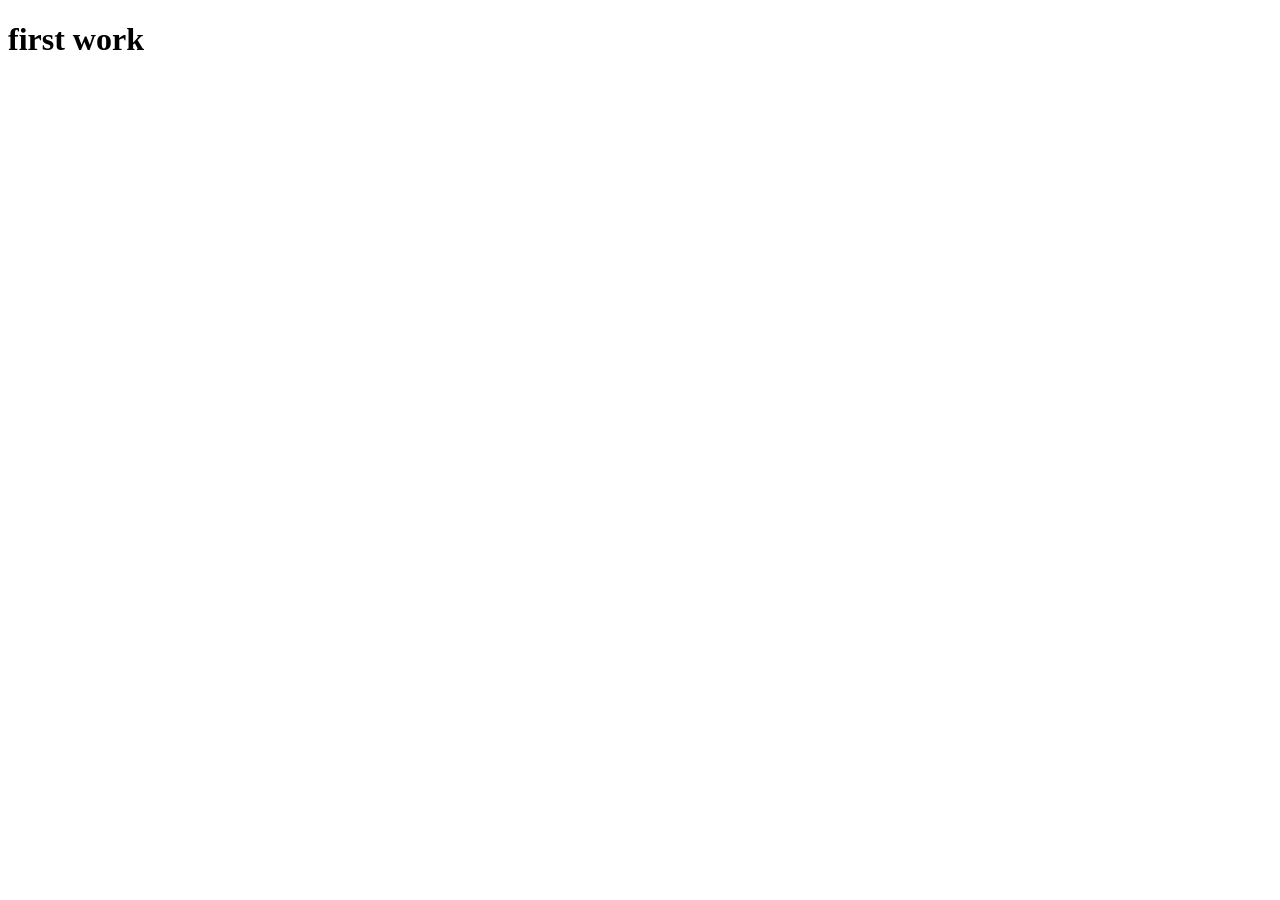
==== assets/next/work1.html @ 4f5b8395 "repair syusei" ====
<!DOCTYPE html>
<html lang="en">
<head>
    <meta charset="UTF-8">
    <meta name="viewport" content="width=device-width, initial-scale=1.0">
    <title>first work</title>
</head>
<body>
    <h1>first work</h1>
</body>
</html>
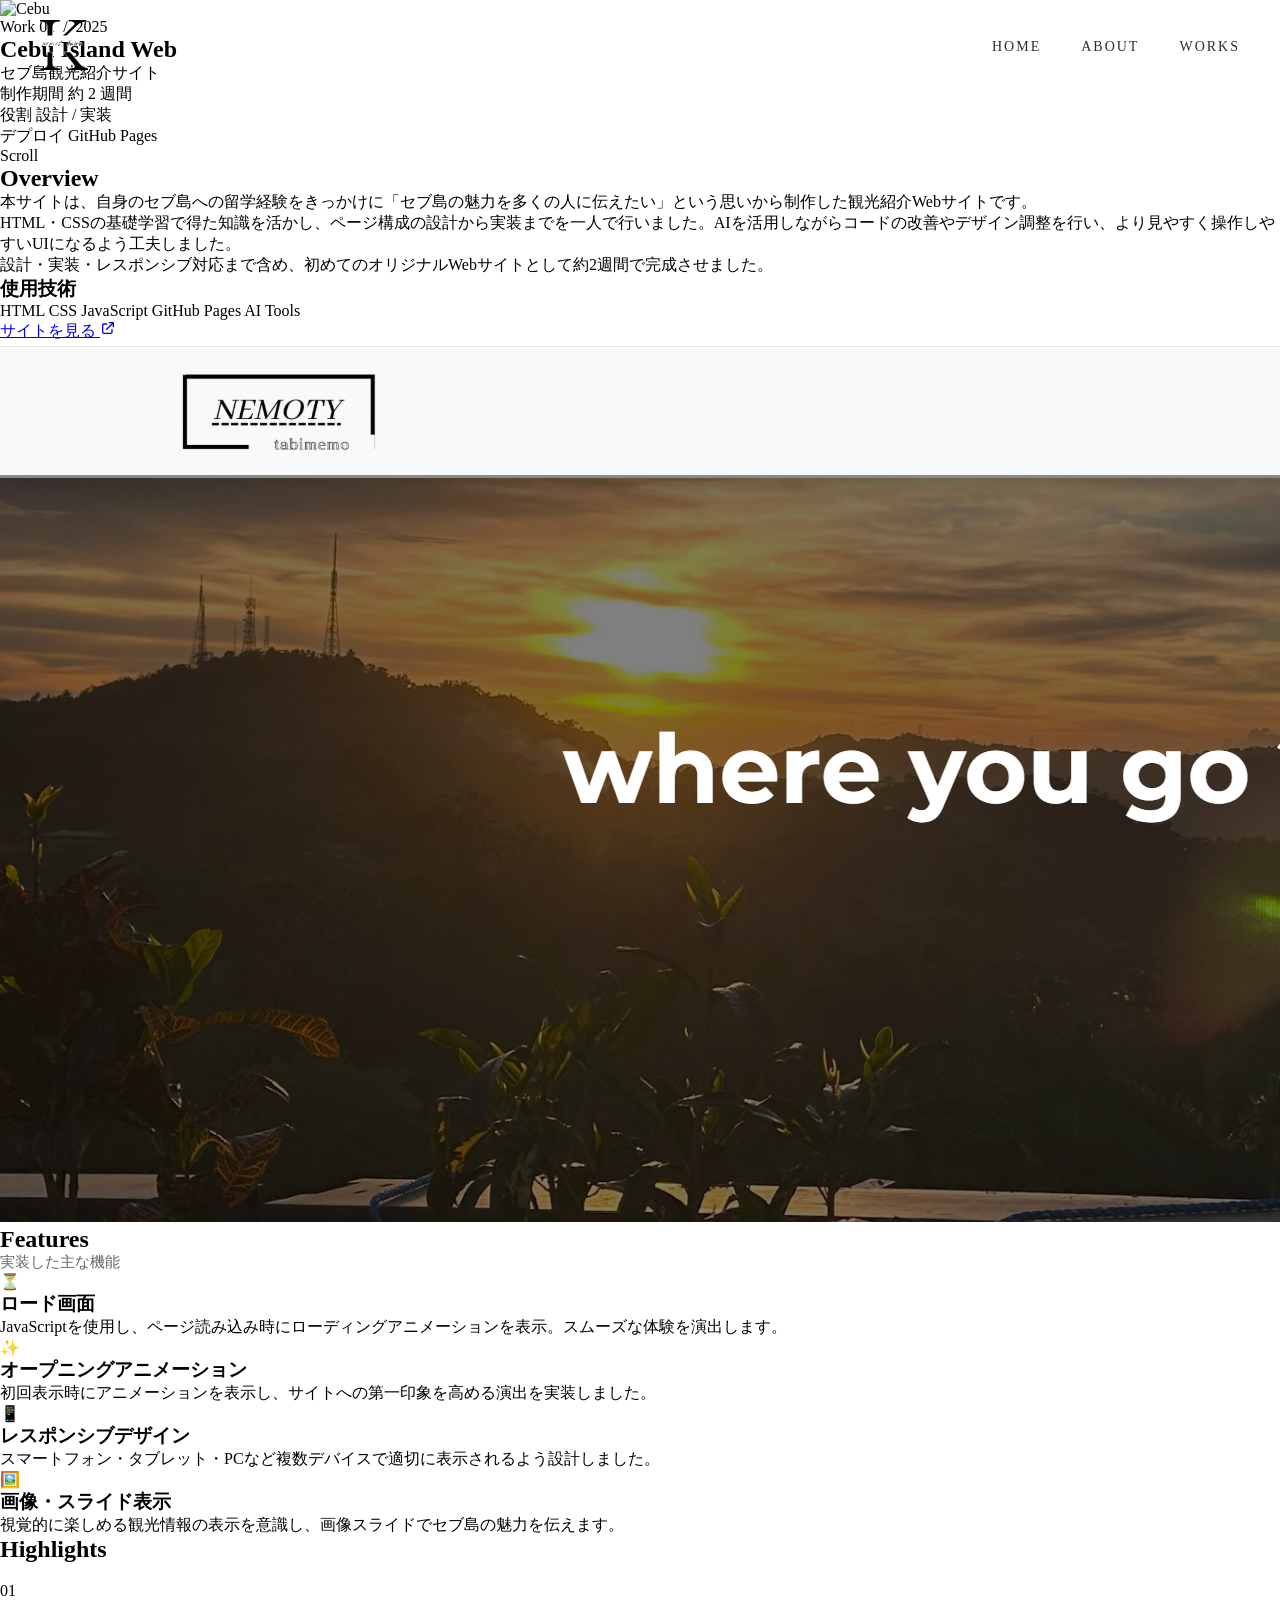
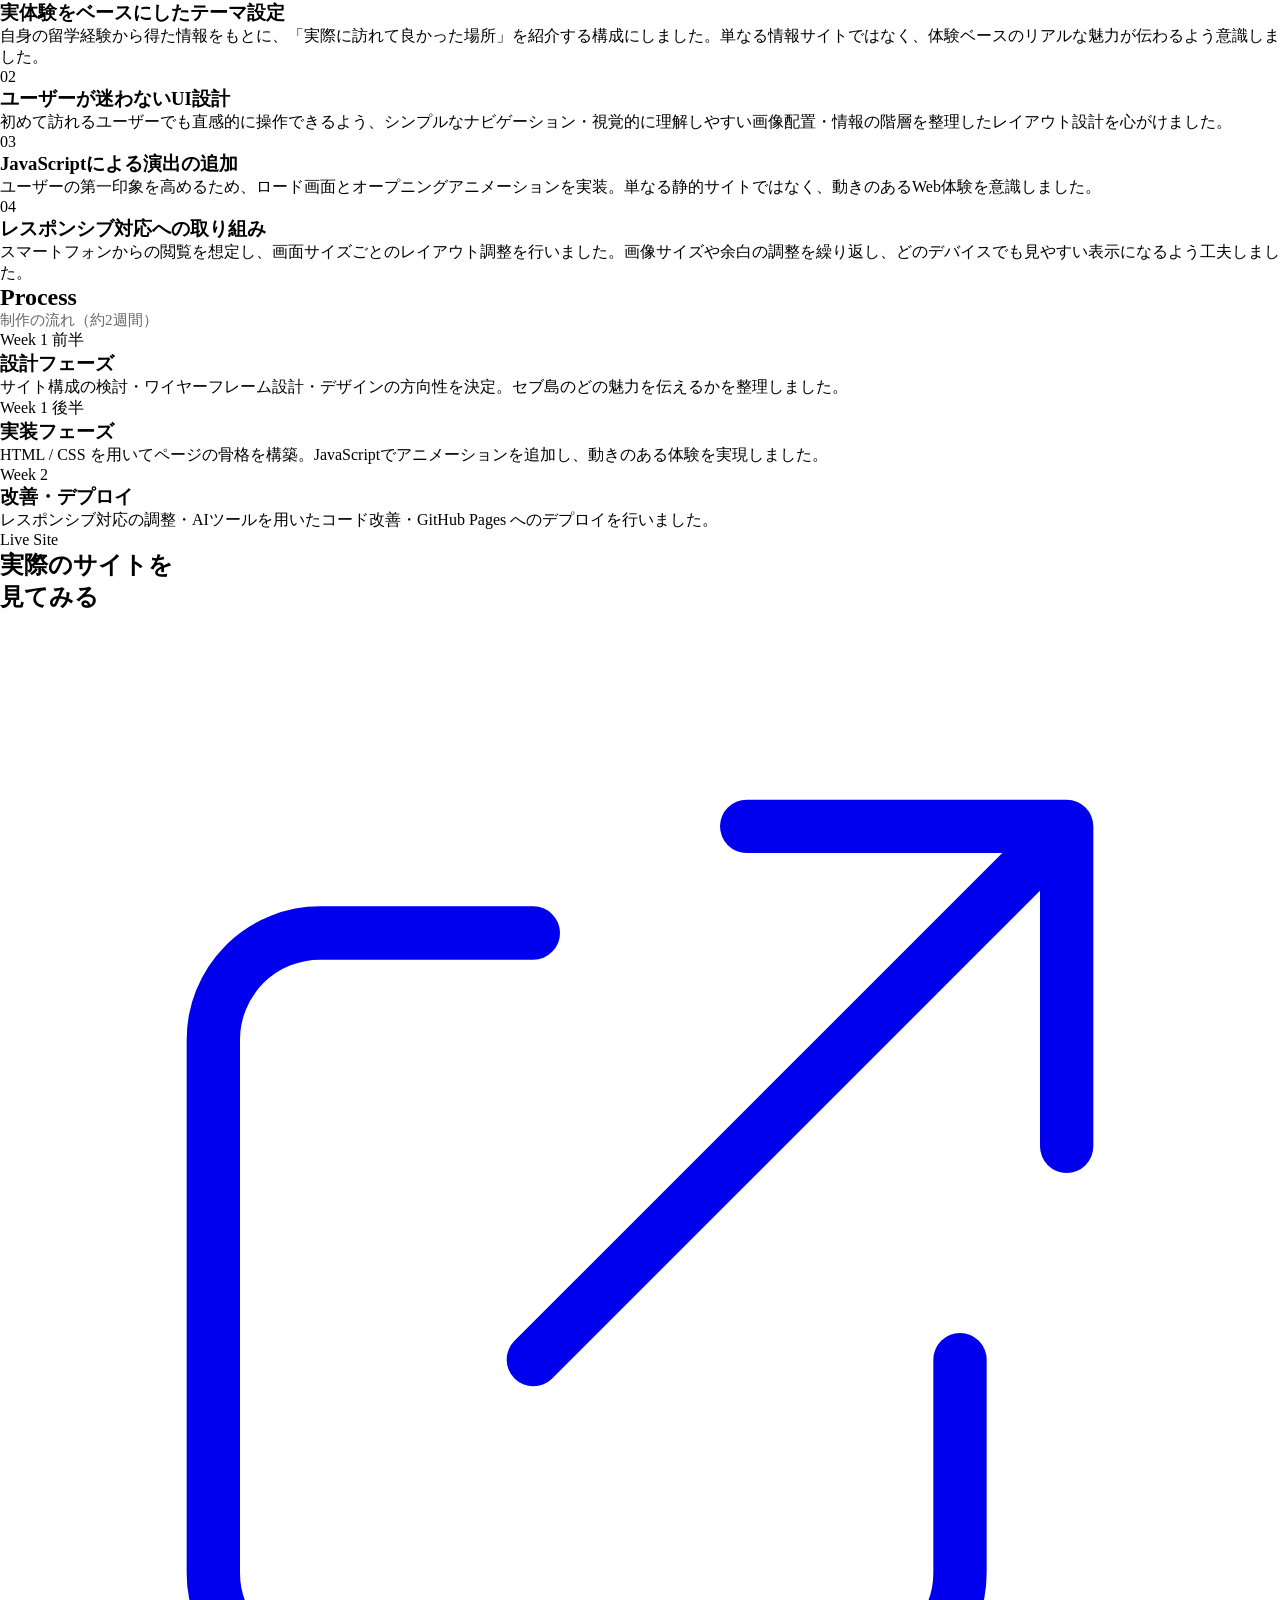
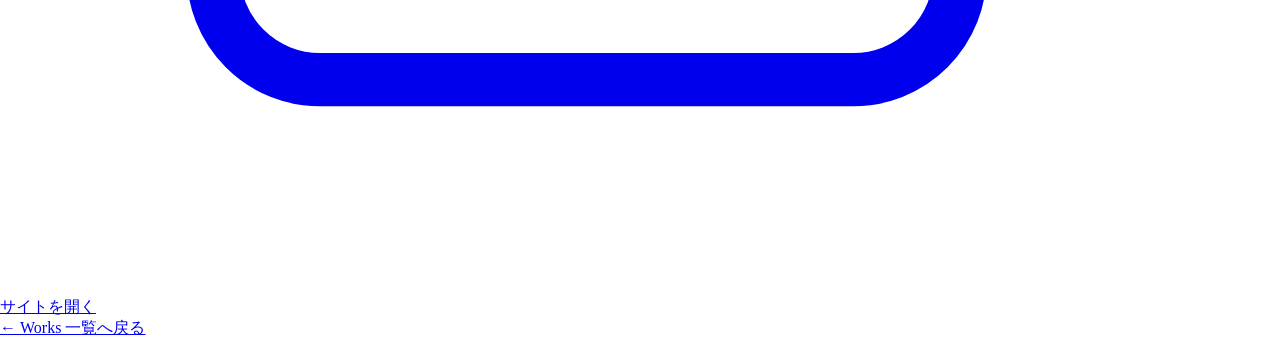
==== commit f092bead: "save a" ====
--- a/assets/next/work1.html
+++ b/assets/next/work1.html
@@ -1,11 +1,204 @@
 <!DOCTYPE html>
 <html lang="en">
 <head>
-    <meta charset="UTF-8">
-    <meta name="viewport" content="width=device-width, initial-scale=1.0">
+    <head>
+    <meta charset="UTF-8" />
+    <meta name="viewport" content="width=device-width, initial-scale=1.0" />
     <title>first work</title>
+    <link rel="stylesheet" href="./../../assets/css/style_work1.css" />
+    <link rel="preconnect" href="https://fonts.googleapis.com" />
+    <link rel="preconnect" href="https://fonts.gstatic.com" crossorigin />
+    <link
+      href="https://fonts.googleapis.com/css2?family=Cormorant+Garamond:wght@300;400;500;600&family=Lato:wght@300;400;700&display=swap"
+      rel="stylesheet"
+    />
+  </head>
 </head>
 <body>
-    <h1>first work</h1>
+     <!-- Header -->
+    <header class="header" id="header">
+      <div class="header-container">
+        <a href="#home" class="logo">
+          <img src="/assets/img/logo.png" alt="K Logo" />
+        </a>
+        <nav class="nav">
+          <a href="./../../index.html#home" class="nav-link active">Home</a>
+          <a href="./../../index.html#about" class="nav-link">About</a>
+          <a href="./../../index.html#works" class="nav-link">Works</a>
+        </nav>
+      </div>
+    </header>
+    <section class="hero">
+    <div class="hero-image">
+      <img src="https://kaikaitripabroad.github.io/original-web-site/img/mainPhoto.jpg" alt="Cebu" />
+    </div>
+    <div class="hero-content">
+      <p class="hero-tag">Work 01 &nbsp;/&nbsp; 2025</p>
+      <h1 class="hero-title">
+        <span class="hero-title-line">Cebu</span>
+        <span class="hero-title-line">Island</span>
+        <span class="hero-title-line">Web</span>
+      </h1>
+      <p class="hero-subtitle">セブ島観光紹介サイト</p>
+      <div class="hero-meta">
+        <div class="hero-meta-item">
+          <span class="hero-meta-label">制作期間</span>
+          <span class="hero-meta-value">約 2 週間</span>
+        </div>
+        <div class="hero-meta-item">
+          <span class="hero-meta-label">役割</span>
+          <span class="hero-meta-value">設計 / 実装</span>
+        </div>
+        <div class="hero-meta-item">
+          <span class="hero-meta-label">デプロイ</span>
+          <span class="hero-meta-value">GitHub Pages</span>
+        </div>
+      </div>
+    </div>
+    <div class="scroll-indicator">
+      <span>Scroll</span>
+      <div class="scroll-line"></div>
+    </div>
+  </section>
+ 
+  <!-- OVERVIEW -->
+  <section class="overview">
+    <div class="overview-container">
+      <div class="overview-content">
+        <h2 class="section-title">Overview</h2>
+        <p>本サイトは、自身のセブ島への留学経験をきっかけに「セブ島の魅力を多くの人に伝えたい」という思いから制作した観光紹介Webサイトです。</p>
+        <p>HTML・CSSの基礎学習で得た知識を活かし、ページ構成の設計から実装までを一人で行いました。AIを活用しながらコードの改善やデザイン調整を行い、より見やすく操作しやすいUIになるよう工夫しました。</p>
+        <p>設計・実装・レスポンシブ対応まで含め、初めてのオリジナルWebサイトとして約2週間で完成させました。</p>
+        <div class="tech-stack">
+          <h3>使用技術</h3>
+          <div class="tech-tags">
+            <span class="tech-tag">HTML</span>
+            <span class="tech-tag">CSS</span>
+            <span class="tech-tag">JavaScript</span>
+            <span class="tech-tag">GitHub Pages</span>
+            <span class="tech-tag">AI Tools</span>
+          </div>
+        </div>
+        <a class="site-link-btn" href="https://kaikaitripabroad.github.io/original-web-site/" target="_blank" rel="noopener">
+          サイトを見る
+          <svg xmlns="http://www.w3.org/2000/svg" width="16" height="16" fill="none" viewBox="0 0 24 24" stroke="currentColor" stroke-width="2">
+            <path stroke-linecap="round" stroke-linejoin="round" d="M10 6H6a2 2 0 00-2 2v10a2 2 0 002 2h10a2 2 0 002-2v-4M14 4h6m0 0v6m0-6L10 14"/>
+          </svg>
+        </a>
+      </div>
+      <div class="overview-image">
+        <img src="https://kaikaitripabroad.github.io/my-website/assets/img/work1.png" alt="セブ島紹介サイト" />
+      </div>
+    </div>
+  </section>
+ 
+  <!-- FEATURES -->
+  <section class="features">
+    <div class="features-container">
+      <h2 class="section-title">Features</h2>
+      <p style="color:var(--color-text-light);font-size:15px;margin-bottom:0;">実装した主な機能</p>
+      <div class="features-grid">
+        <div class="feature-card">
+          <div class="feature-icon">⏳</div>
+          <h3>ロード画面</h3>
+          <p>JavaScriptを使用し、ページ読み込み時にローディングアニメーションを表示。スムーズな体験を演出します。</p>
+        </div>
+        <div class="feature-card">
+          <div class="feature-icon">✨</div>
+          <h3>オープニングアニメーション</h3>
+          <p>初回表示時にアニメーションを表示し、サイトへの第一印象を高める演出を実装しました。</p>
+        </div>
+        <div class="feature-card">
+          <div class="feature-icon">📱</div>
+          <h3>レスポンシブデザイン</h3>
+          <p>スマートフォン・タブレット・PCなど複数デバイスで適切に表示されるよう設計しました。</p>
+        </div>
+        <div class="feature-card">
+          <div class="feature-icon">🖼️</div>
+          <h3>画像・スライド表示</h3>
+          <p>視覚的に楽しめる観光情報の表示を意識し、画像スライドでセブ島の魅力を伝えます。</p>
+        </div>
+      </div>
+    </div>
+  </section>
+ 
+  <!-- HIGHLIGHTS -->
+  <section class="highlights">
+    <div class="highlights-container">
+      <h2 class="section-title">Highlights</h2>
+      <p style="color:rgba(255,255,255,.5);font-size:15px;margin-bottom:0;">工夫した点</p>
+      <div class="highlights-list">
+        <div class="highlight-item">
+          <span class="highlight-num">01</span>
+          <div class="highlight-content">
+            <h3>実体験をベースにしたテーマ設定</h3>
+            <p>自身の留学経験から得た情報をもとに、「実際に訪れて良かった場所」を紹介する構成にしました。単なる情報サイトではなく、体験ベースのリアルな魅力が伝わるよう意識しました。</p>
+          </div>
+        </div>
+        <div class="highlight-item">
+          <span class="highlight-num">02</span>
+          <div class="highlight-content">
+            <h3>ユーザーが迷わないUI設計</h3>
+            <p>初めて訪れるユーザーでも直感的に操作できるよう、シンプルなナビゲーション・視覚的に理解しやすい画像配置・情報の階層を整理したレイアウト設計を心がけました。</p>
+          </div>
+        </div>
+        <div class="highlight-item">
+          <span class="highlight-num">03</span>
+          <div class="highlight-content">
+            <h3>JavaScriptによる演出の追加</h3>
+            <p>ユーザーの第一印象を高めるため、ロード画面とオープニングアニメーションを実装。単なる静的サイトではなく、動きのあるWeb体験を意識しました。</p>
+          </div>
+        </div>
+        <div class="highlight-item">
+          <span class="highlight-num">04</span>
+          <div class="highlight-content">
+            <h3>レスポンシブ対応への取り組み</h3>
+            <p>スマートフォンからの閲覧を想定し、画面サイズごとのレイアウト調整を行いました。画像サイズや余白の調整を繰り返し、どのデバイスでも見やすい表示になるよう工夫しました。</p>
+          </div>
+        </div>
+      </div>
+    </div>
+  </section>
+ 
+  <!-- PROCESS -->
+  <section class="process">
+    <div class="process-container">
+      <h2 class="section-title">Process</h2>
+      <p style="color:var(--color-text-light);font-size:15px;margin-bottom:0;">制作の流れ（約2週間）</p>
+      <div class="timeline">
+        <div class="timeline-item">
+          <p class="timeline-phase">Week 1 前半</p>
+          <h3 class="timeline-title">設計フェーズ</h3>
+          <p class="timeline-desc">サイト構成の検討・ワイヤーフレーム設計・デザインの方向性を決定。セブ島のどの魅力を伝えるかを整理しました。</p>
+        </div>
+        <div class="timeline-item">
+          <p class="timeline-phase">Week 1 後半</p>
+          <h3 class="timeline-title">実装フェーズ</h3>
+          <p class="timeline-desc">HTML / CSS を用いてページの骨格を構築。JavaScriptでアニメーションを追加し、動きのある体験を実現しました。</p>
+        </div>
+        <div class="timeline-item">
+          <p class="timeline-phase">Week 2</p>
+          <h3 class="timeline-title">改善・デプロイ</h3>
+          <p class="timeline-desc">レスポンシブ対応の調整・AIツールを用いたコード改善・GitHub Pages へのデプロイを行いました。</p>
+        </div>
+      </div>
+    </div>
+  </section>
+ 
+  <!-- CTA -->
+  <section class="cta-section">
+    <p class="cta-tag">Live Site</p>
+    <h2 class="cta-title">実際のサイトを<br>見てみる</h2>
+    <a class="cta-btn" href="https://kaikaitripabroad.github.io/original-web-site/" target="_blank" rel="noopener">
+      <svg xmlns="http://www.w3.org/2000/svg" fill="none" viewBox="0 0 24 24" stroke="currentColor">
+        <path stroke-linecap="round" stroke-linejoin="round" d="M10 6H6a2 2 0 00-2 2v10a2 2 0 002 2h10a2 2 0 002-2v-4M14 4h6m0 0v6m0-6L10 14"/>
+      </svg>
+      サイトを開く
+    </a>
+    <br>
+    <a class="back-btn" href="https://kaikaitripabroad.github.io/my-website/#works">
+      ← Works 一覧へ戻る
+    </a>
+  </section>
 </body>
 </html>
--- a/assets/css/style_work1.css
+++ b/assets/css/style_work1.css
@@ -0,0 +1,87 @@
+:root {
+    --color-primary: #2c5f4f;
+    --color-secondary: #7ba393;
+    --color-accent: #d4a574;
+    --color-text: #2d2d2d;
+    --color-text-light: #666;
+    --color-bg: #fdfbf7;
+    --color-white: #ffffff;
+    --font-display: 'Cormorant Garamond', serif;
+    --font-body: 'Lato', sans-serif;
+    --transition: all 0.6s cubic-bezier(0.16, 1, 0.3, 1);
+}
+
+* {
+    margin: 0;
+    padding: 0;
+    box-sizing: border-box;
+}
+
+html {
+    scroll-behavior: smooth;
+}
+
+/* Header */
+.header {
+    position: fixed;
+    top: 0;
+    left: 0;
+    width: 100%;
+    z-index: 1000;
+    padding: 20px 0;
+    background-color: transparent;
+    transition: var(--transition);
+}
+
+.header.scrolled {
+    background-color: rgba(253, 251, 247, 0.95);
+    backdrop-filter: blur(10px);
+    box-shadow: 0 2px 20px rgba(0, 0, 0, 0.05);
+    padding: 15px 0;
+}
+
+.header-container {
+    max-width: 1400px;
+    margin: 0 auto;
+    padding: 0 40px;
+    display: flex;
+    justify-content: space-between;
+    align-items: center;
+}
+
+.logo img {
+    height: 50px;
+    width: auto;
+    transition: var(--transition);
+}
+
+.header.scrolled .logo img {
+    height: 40px;
+}
+
+.nav {
+    display: flex;
+    gap: 40px;
+}
+
+.nav-link {
+    color: var(--color-text);
+    text-decoration: none;
+    font-size: 14px;
+    letter-spacing: 2px;
+    text-transform: uppercase;
+    font-weight: 400;
+    position: relative;
+    transition: var(--transition);
+}
+
+.nav-link::after {
+    content: '';
+    position: absolute;
+    bottom: -5px;
+    left: 0;
+    width: 0;
+    height: 2px;
+    background-color: var(--color-primary);
+    transition: var(--transition);
+}
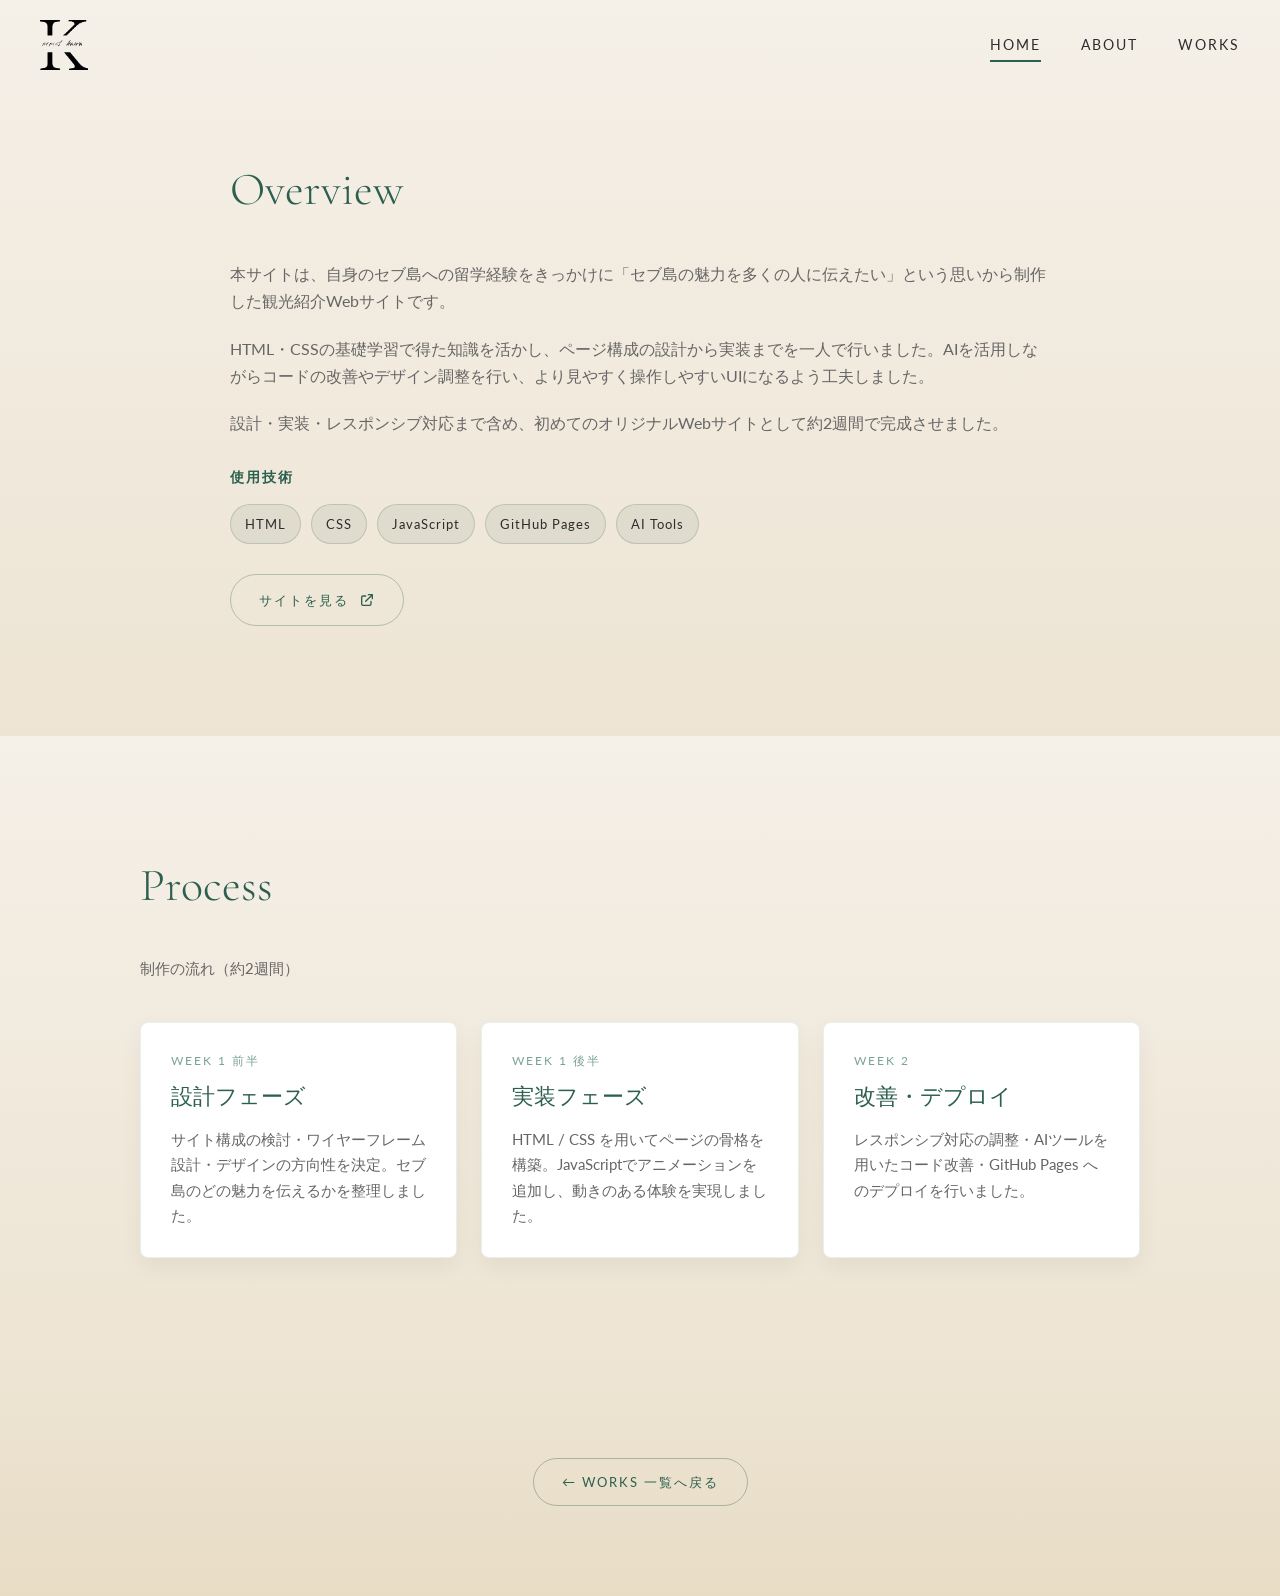
==== commit 89fc4114: "work1" ====
--- a/assets/next/work1.html
+++ b/assets/next/work1.html
@@ -28,39 +28,6 @@
         </nav>
       </div>
     </header>
-    <section class="hero">
-    <div class="hero-image">
-      <img src="https://kaikaitripabroad.github.io/original-web-site/img/mainPhoto.jpg" alt="Cebu" />
-    </div>
-    <div class="hero-content">
-      <p class="hero-tag">Work 01 &nbsp;/&nbsp; 2025</p>
-      <h1 class="hero-title">
-        <span class="hero-title-line">Cebu</span>
-        <span class="hero-title-line">Island</span>
-        <span class="hero-title-line">Web</span>
-      </h1>
-      <p class="hero-subtitle">セブ島観光紹介サイト</p>
-      <div class="hero-meta">
-        <div class="hero-meta-item">
-          <span class="hero-meta-label">制作期間</span>
-          <span class="hero-meta-value">約 2 週間</span>
-        </div>
-        <div class="hero-meta-item">
-          <span class="hero-meta-label">役割</span>
-          <span class="hero-meta-value">設計 / 実装</span>
-        </div>
-        <div class="hero-meta-item">
-          <span class="hero-meta-label">デプロイ</span>
-          <span class="hero-meta-value">GitHub Pages</span>
-        </div>
-      </div>
-    </div>
-    <div class="scroll-indicator">
-      <span>Scroll</span>
-      <div class="scroll-line"></div>
-    </div>
-  </section>
- 
   <!-- OVERVIEW -->
   <section class="overview">
     <div class="overview-container">
@@ -85,77 +52,6 @@
             <path stroke-linecap="round" stroke-linejoin="round" d="M10 6H6a2 2 0 00-2 2v10a2 2 0 002 2h10a2 2 0 002-2v-4M14 4h6m0 0v6m0-6L10 14"/>
           </svg>
         </a>
-      </div>
-      <div class="overview-image">
-        <img src="https://kaikaitripabroad.github.io/my-website/assets/img/work1.png" alt="セブ島紹介サイト" />
-      </div>
-    </div>
-  </section>
- 
-  <!-- FEATURES -->
-  <section class="features">
-    <div class="features-container">
-      <h2 class="section-title">Features</h2>
-      <p style="color:var(--color-text-light);font-size:15px;margin-bottom:0;">実装した主な機能</p>
-      <div class="features-grid">
-        <div class="feature-card">
-          <div class="feature-icon">⏳</div>
-          <h3>ロード画面</h3>
-          <p>JavaScriptを使用し、ページ読み込み時にローディングアニメーションを表示。スムーズな体験を演出します。</p>
-        </div>
-        <div class="feature-card">
-          <div class="feature-icon">✨</div>
-          <h3>オープニングアニメーション</h3>
-          <p>初回表示時にアニメーションを表示し、サイトへの第一印象を高める演出を実装しました。</p>
-        </div>
-        <div class="feature-card">
-          <div class="feature-icon">📱</div>
-          <h3>レスポンシブデザイン</h3>
-          <p>スマートフォン・タブレット・PCなど複数デバイスで適切に表示されるよう設計しました。</p>
-        </div>
-        <div class="feature-card">
-          <div class="feature-icon">🖼️</div>
-          <h3>画像・スライド表示</h3>
-          <p>視覚的に楽しめる観光情報の表示を意識し、画像スライドでセブ島の魅力を伝えます。</p>
-        </div>
-      </div>
-    </div>
-  </section>
- 
-  <!-- HIGHLIGHTS -->
-  <section class="highlights">
-    <div class="highlights-container">
-      <h2 class="section-title">Highlights</h2>
-      <p style="color:rgba(255,255,255,.5);font-size:15px;margin-bottom:0;">工夫した点</p>
-      <div class="highlights-list">
-        <div class="highlight-item">
-          <span class="highlight-num">01</span>
-          <div class="highlight-content">
-            <h3>実体験をベースにしたテーマ設定</h3>
-            <p>自身の留学経験から得た情報をもとに、「実際に訪れて良かった場所」を紹介する構成にしました。単なる情報サイトではなく、体験ベースのリアルな魅力が伝わるよう意識しました。</p>
-          </div>
-        </div>
-        <div class="highlight-item">
-          <span class="highlight-num">02</span>
-          <div class="highlight-content">
-            <h3>ユーザーが迷わないUI設計</h3>
-            <p>初めて訪れるユーザーでも直感的に操作できるよう、シンプルなナビゲーション・視覚的に理解しやすい画像配置・情報の階層を整理したレイアウト設計を心がけました。</p>
-          </div>
-        </div>
-        <div class="highlight-item">
-          <span class="highlight-num">03</span>
-          <div class="highlight-content">
-            <h3>JavaScriptによる演出の追加</h3>
-            <p>ユーザーの第一印象を高めるため、ロード画面とオープニングアニメーションを実装。単なる静的サイトではなく、動きのあるWeb体験を意識しました。</p>
-          </div>
-        </div>
-        <div class="highlight-item">
-          <span class="highlight-num">04</span>
-          <div class="highlight-content">
-            <h3>レスポンシブ対応への取り組み</h3>
-            <p>スマートフォンからの閲覧を想定し、画面サイズごとのレイアウト調整を行いました。画像サイズや余白の調整を繰り返し、どのデバイスでも見やすい表示になるよう工夫しました。</p>
-          </div>
-        </div>
       </div>
     </div>
   </section>
@@ -187,16 +83,7 @@
  
   <!-- CTA -->
   <section class="cta-section">
-    <p class="cta-tag">Live Site</p>
-    <h2 class="cta-title">実際のサイトを<br>見てみる</h2>
-    <a class="cta-btn" href="https://kaikaitripabroad.github.io/original-web-site/" target="_blank" rel="noopener">
-      <svg xmlns="http://www.w3.org/2000/svg" fill="none" viewBox="0 0 24 24" stroke="currentColor">
-        <path stroke-linecap="round" stroke-linejoin="round" d="M10 6H6a2 2 0 00-2 2v10a2 2 0 002 2h10a2 2 0 002-2v-4M14 4h6m0 0v6m0-6L10 14"/>
-      </svg>
-      サイトを開く
-    </a>
-    <br>
-    <a class="back-btn" href="https://kaikaitripabroad.github.io/my-website/#works">
+    <a class="back-btn" href="./../../index.html#works">
       ← Works 一覧へ戻る
     </a>
   </section>
--- a/assets/css/style_work1.css
+++ b/assets/css/style_work1.css
@@ -1,87 +1,654 @@
 :root {
-    --color-primary: #2c5f4f;
-    --color-secondary: #7ba393;
-    --color-accent: #d4a574;
-    --color-text: #2d2d2d;
-    --color-text-light: #666;
-    --color-bg: #fdfbf7;
-    --color-white: #ffffff;
-    --font-display: 'Cormorant Garamond', serif;
-    --font-body: 'Lato', sans-serif;
-    --transition: all 0.6s cubic-bezier(0.16, 1, 0.3, 1);
+  --color-primary: #2c5f4f;
+  --color-secondary: #7ba393;
+  --color-accent: #d4a574;
+  --color-text: #2d2d2d;
+  --color-text-light: #666;
+  --color-bg: #fdfbf7;
+  --color-white: #ffffff;
+  --font-display: 'Cormorant Garamond', serif;
+  --font-body: 'Lato', sans-serif;
+  --transition: all 0.6s cubic-bezier(0.16, 1, 0.3, 1);
 }
 
 * {
-    margin: 0;
-    padding: 0;
-    box-sizing: border-box;
+  margin: 0;
+  padding: 0;
+  box-sizing: border-box;
 }
 
 html {
-    scroll-behavior: smooth;
+  scroll-behavior: smooth;
+}
+
+body {
+  font-family: var(--font-body);
+  color: var(--color-text);
+  background-color: var(--color-bg);
+  line-height: 1.7;
+  overflow-x: hidden;
+}
+
+img {
+  max-width: 100%;
+  display: block;
+}
+
+a {
+  color: inherit;
+  text-decoration: none;
 }
 
 /* Header */
 .header {
-    position: fixed;
-    top: 0;
-    left: 0;
-    width: 100%;
-    z-index: 1000;
-    padding: 20px 0;
-    background-color: transparent;
-    transition: var(--transition);
+  position: fixed;
+  top: 0;
+  left: 0;
+  width: 100%;
+  z-index: 1000;
+  padding: 20px 0;
+  background-color: transparent;
+  transition: var(--transition);
 }
 
 .header.scrolled {
-    background-color: rgba(253, 251, 247, 0.95);
-    backdrop-filter: blur(10px);
-    box-shadow: 0 2px 20px rgba(0, 0, 0, 0.05);
-    padding: 15px 0;
+  background-color: rgba(253, 251, 247, 0.95);
+  backdrop-filter: blur(10px);
+  box-shadow: 0 2px 20px rgba(0, 0, 0, 0.05);
+  padding: 15px 0;
 }
 
 .header-container {
-    max-width: 1400px;
-    margin: 0 auto;
-    padding: 0 40px;
-    display: flex;
-    justify-content: space-between;
-    align-items: center;
+  max-width: 1400px;
+  margin: 0 auto;
+  padding: 0 40px;
+  display: flex;
+  justify-content: space-between;
+  align-items: center;
 }
 
 .logo img {
-    height: 50px;
-    width: auto;
-    transition: var(--transition);
+  height: 50px;
+  width: auto;
+  transition: var(--transition);
 }
 
 .header.scrolled .logo img {
-    height: 40px;
+  height: 40px;
 }
 
 .nav {
-    display: flex;
-    gap: 40px;
+  display: flex;
+  gap: 40px;
 }
 
 .nav-link {
-    color: var(--color-text);
-    text-decoration: none;
-    font-size: 14px;
-    letter-spacing: 2px;
-    text-transform: uppercase;
-    font-weight: 400;
-    position: relative;
-    transition: var(--transition);
+  color: var(--color-text);
+  font-size: 14px;
+  letter-spacing: 2px;
+  text-transform: uppercase;
+  font-weight: 400;
+  position: relative;
+  transition: var(--transition);
 }
 
 .nav-link::after {
-    content: '';
-    position: absolute;
-    bottom: -5px;
-    left: 0;
-    width: 0;
-    height: 2px;
-    background-color: var(--color-primary);
-    transition: var(--transition);
+  content: '';
+  position: absolute;
+  bottom: -5px;
+  left: 0;
+  width: 0;
+  height: 2px;
+  background-color: var(--color-primary);
+  transition: var(--transition);
+}
+
+.nav-link:hover::after,
+.nav-link.active::after {
+  width: 100%;
+}
+
+/* Hero */
+.hero {
+  position: relative;
+  min-height: 100vh;
+  display: flex;
+  align-items: center;
+  padding: 140px 40px 120px;
+  overflow: hidden;
+}
+
+.hero-image {
+  position: absolute;
+  inset: 0;
+  z-index: 1;
+}
+
+.hero-image::after {
+  content: '';
+  position: absolute;
+  inset: 0;
+  background: linear-gradient(180deg, rgba(44, 95, 79, 0.35) 0%, rgba(44, 95, 79, 0.6) 100%);
+}
+
+.hero-image img {
+  width: 100%;
+  height: 100%;
+  object-fit: cover;
+  animation: slowZoom 20s ease infinite alternate;
+}
+
+@keyframes slowZoom {
+  0% {
+    transform: scale(1);
+  }
+  100% {
+    transform: scale(1.08);
+  }
+}
+
+.hero-content {
+  position: relative;
+  z-index: 2;
+  color: var(--color-white);
+  max-width: 680px;
+  padding: 28px 30px;
+  border-radius: 8px;
+  background: rgba(0, 0, 0, 0.28);
+  backdrop-filter: blur(6px);
+  box-shadow: 0 18px 45px rgba(0, 0, 0, 0.25);
+}
+
+.hero-tag {
+  font-size: 12px;
+  letter-spacing: 3px;
+  text-transform: uppercase;
+  margin-bottom: 18px;
+  opacity: 0.8;
+}
+
+.hero-title {
+  font-family: var(--font-display);
+  font-size: clamp(48px, 8vw, 108px);
+  font-weight: 300;
+  letter-spacing: 6px;
+  line-height: 1.05;
+  margin-bottom: 18px;
+  display: flex;
+  flex-direction: column;
+  gap: 8px;
+}
+
+.hero-title-line {
+  display: block;
+  animation: fadeInUp 1s ease forwards;
+  opacity: 0;
+}
+
+.hero-title-line:nth-child(1) {
+  animation-delay: 0.3s;
+}
+
+.hero-title-line:nth-child(2) {
+  animation-delay: 0.5s;
+}
+
+.hero-title-line:nth-child(3) {
+  animation-delay: 0.7s;
+}
+
+.hero-subtitle {
+  font-size: 16px;
+  letter-spacing: 1px;
+  text-transform: none;
+  font-weight: 300;
+  margin-bottom: 26px;
+  animation: fadeInUp 1s ease 0.9s forwards;
+  opacity: 0;
+}
+
+.hero-meta {
+  display: grid;
+  grid-template-columns: repeat(auto-fit, minmax(160px, 1fr));
+  gap: 20px;
+  margin-top: 18px;
+}
+
+.hero-meta-item {
+  padding: 14px 16px;
+  border: 1px solid rgba(255, 255, 255, 0.3);
+  border-radius: 4px;
+  backdrop-filter: blur(6px);
+  background: rgba(255, 255, 255, 0.08);
+}
+
+.hero-meta-label {
+  display: block;
+  font-size: 12px;
+  letter-spacing: 2px;
+  text-transform: uppercase;
+  margin-bottom: 6px;
+  opacity: 0.7;
+}
+
+.hero-meta-value {
+  font-size: 15px;
+  font-weight: 400;
+}
+
+@keyframes fadeInUp {
+  from {
+    opacity: 0;
+    transform: translateY(30px);
+  }
+  to {
+    opacity: 1;
+    transform: translateY(0);
+  }
+}
+
+.scroll-indicator {
+  position: absolute;
+  bottom: 40px;
+  left: 50%;
+  transform: translateX(-50%);
+  z-index: 2;
+  color: var(--color-white);
+  display: flex;
+  flex-direction: column;
+  align-items: center;
+  gap: 10px;
+  animation: fadeInUp 1s ease 1.1s forwards;
+  opacity: 0;
+}
+
+.scroll-indicator span {
+  font-size: 12px;
+  letter-spacing: 2px;
+  text-transform: uppercase;
+}
+
+.scroll-line {
+  width: 1px;
+  height: 50px;
+  background: linear-gradient(180deg, var(--color-white) 0%, transparent 100%);
+  animation: scrollDown 2s ease infinite;
+}
+
+@keyframes scrollDown {
+  0% {
+    transform: translateY(0);
+    opacity: 0;
+  }
+  50% {
+    opacity: 1;
+  }
+  100% {
+    transform: translateY(20px);
+    opacity: 0;
+  }
+}
+
+/* Shared */
+.section-title {
+  font-family: var(--font-display);
+  font-size: clamp(34px, 5vw, 46px);
+  font-weight: 300;
+  margin-bottom: 32px;
+  color: var(--color-primary);
+}
+
+/* Overview */
+.overview {
+  padding: 150px 40px 110px;
+  background: linear-gradient(180deg, #f5f0e8 0%, #ede4d3 100%);
+}
+
+.overview-container {
+  max-width: 1000px;
+  margin: 0 auto;
+  display: grid;
+  grid-template-columns: 1fr;
+  gap: 32px;
+  align-items: start;
+}
+
+.overview-content {
+  max-width: 820px;
+  margin: 0 auto;
+}
+
+.overview-content p {
+  font-size: 16px;
+  color: var(--color-text-light);
+  margin-bottom: 20px;
+}
+
+.tech-stack {
+  margin-top: 30px;
+}
+
+.tech-stack h3 {
+  font-size: 14px;
+  letter-spacing: 2px;
+  text-transform: uppercase;
+  color: var(--color-primary);
+  margin-bottom: 14px;
+}
+
+.tech-tags {
+  display: flex;
+  flex-wrap: wrap;
+  gap: 10px;
+}
+
+.tech-tag {
+  padding: 8px 14px;
+  background: rgba(44, 95, 79, 0.08);
+  border: 1px solid rgba(44, 95, 79, 0.2);
+  border-radius: 999px;
+  font-size: 13px;
+  letter-spacing: 1px;
+}
+
+.site-link-btn {
+  display: inline-flex;
+  align-items: center;
+  gap: 10px;
+  margin-top: 30px;
+  padding: 14px 28px;
+  border: 1px solid rgba(44, 95, 79, 0.3);
+  border-radius: 999px;
+  font-size: 13px;
+  letter-spacing: 2px;
+  text-transform: uppercase;
+  color: var(--color-primary);
+  transition: var(--transition);
+}
+
+.site-link-btn svg {
+  width: 16px;
+  height: 16px;
+}
+
+.site-link-btn:hover {
+  background-color: var(--color-primary);
+  color: var(--color-white);
+  transform: translateY(-3px);
+}
+
+.overview-image img {
+  border-radius: 6px;
+  box-shadow: 0 20px 60px rgba(0, 0, 0, 0.12);
+}
+
+/* Features */
+.features {
+  padding: 110px 40px;
+  background: linear-gradient(180deg, #ede4d3 0%, #e8dcc5 100%);
+}
+
+.features-container {
+  max-width: 1200px;
+  margin: 0 auto;
+}
+
+.features-grid {
+  margin-top: 40px;
+  display: grid;
+  grid-template-columns: repeat(2, 1fr);
+  gap: 30px;
+}
+
+.feature-card {
+  padding: 28px 30px;
+  background: rgba(255, 255, 255, 0.7);
+  border: 1px solid rgba(44, 95, 79, 0.12);
+  border-radius: 8px;
+  box-shadow: 0 12px 30px rgba(0, 0, 0, 0.06);
+  transition: var(--transition);
+}
+
+.feature-card:hover {
+  transform: translateY(-8px);
+  box-shadow: 0 20px 45px rgba(0, 0, 0, 0.12);
+}
+
+.feature-icon {
+  font-size: 28px;
+  margin-bottom: 16px;
+}
+
+.feature-card h3 {
+  font-family: var(--font-display);
+  font-size: 22px;
+  font-weight: 400;
+  margin-bottom: 10px;
+  color: var(--color-primary);
+}
+
+.feature-card p {
+  color: var(--color-text-light);
+  font-size: 15px;
+}
+
+/* Highlights */
+.highlights {
+  padding: 110px 40px;
+  background: linear-gradient(180deg, #1a1a1a 0%, #2d2d2d 100%);
+  color: var(--color-white);
+}
+
+.highlights .section-title {
+  color: var(--color-white);
+}
+
+.highlights-container {
+  max-width: 1100px;
+  margin: 0 auto;
+}
+
+.highlights-list {
+  margin-top: 40px;
+  display: grid;
+  gap: 30px;
+}
+
+.highlight-item {
+  display: grid;
+  grid-template-columns: 70px 1fr;
+  gap: 20px;
+  padding: 24px 28px;
+  border: 1px solid rgba(255, 255, 255, 0.15);
+  border-radius: 8px;
+  background: rgba(255, 255, 255, 0.05);
+}
+
+.highlight-num {
+  font-family: var(--font-display);
+  font-size: 36px;
+  color: var(--color-accent);
+}
+
+.highlight-content h3 {
+  font-family: var(--font-display);
+  font-size: 22px;
+  font-weight: 400;
+  margin-bottom: 10px;
+}
+
+.highlight-content p {
+  color: rgba(255, 255, 255, 0.7);
+  font-size: 15px;
+}
+
+/* Process */
+.process {
+  padding: 110px 40px;
+  background: linear-gradient(180deg, #f5f0e8 0%, #ede4d3 100%);
+}
+
+.process-container {
+  max-width: 1000px;
+  margin: 0 auto;
+}
+
+.timeline {
+  margin-top: 40px;
+  display: grid;
+  grid-template-columns: repeat(auto-fit, minmax(260px, 1fr));
+  gap: 24px;
+}
+
+.timeline-item {
+  padding: 28px 30px;
+  background: var(--color-white);
+  border: 1px solid rgba(44, 95, 79, 0.1);
+  border-radius: 8px;
+  box-shadow: 0 10px 24px rgba(0, 0, 0, 0.05);
+  transition: var(--transition);
+}
+
+.timeline-item:hover {
+  transform: translateY(-6px);
+  box-shadow: 0 18px 36px rgba(0, 0, 0, 0.1);
+}
+
+.timeline-phase {
+  font-size: 12px;
+  letter-spacing: 2px;
+  text-transform: uppercase;
+  color: var(--color-secondary);
+  margin-bottom: 8px;
+}
+
+.timeline-title {
+  font-family: var(--font-display);
+  font-size: 22px;
+  font-weight: 400;
+  color: var(--color-primary);
+  margin-bottom: 10px;
+}
+
+.timeline-desc {
+  color: var(--color-text-light);
+  font-size: 15px;
+}
+
+/* CTA */
+.cta-section {
+  padding: 90px 40px;
+  background: linear-gradient(180deg, #ede4d3 0%, #e8dcc5 100%);
+  text-align: center;
+}
+
+.cta-tag {
+  font-size: 12px;
+  letter-spacing: 3px;
+  text-transform: uppercase;
+  color: var(--color-secondary);
+  margin-bottom: 16px;
+}
+
+.cta-title {
+  font-family: var(--font-display);
+  font-size: clamp(36px, 5vw, 54px);
+  font-weight: 300;
+  color: var(--color-primary);
+  margin-bottom: 30px;
+}
+
+.cta-btn {
+  display: inline-flex;
+  align-items: center;
+  gap: 10px;
+  padding: 14px 32px;
+  border-radius: 999px;
+  border: 1px solid rgba(44, 95, 79, 0.3);
+  color: var(--color-primary);
+  letter-spacing: 2px;
+  text-transform: uppercase;
+  font-size: 13px;
+  transition: var(--transition);
+}
+
+.cta-btn svg {
+  width: 18px;
+  height: 18px;
+}
+
+.cta-btn:hover {
+  background-color: var(--color-primary);
+  color: var(--color-white);
+  transform: translateY(-3px);
+}
+
+.back-btn {
+  display: inline-flex;
+  align-items: center;
+  justify-content: center;
+  gap: 8px;
+  padding: 12px 28px;
+  border-radius: 999px;
+  border: 1px solid rgba(44, 95, 79, 0.35);
+  color: var(--color-primary);
+  font-size: 13px;
+  letter-spacing: 2px;
+  text-transform: uppercase;
+  transition: var(--transition);
+}
+
+.back-btn:hover {
+  background-color: var(--color-primary);
+  color: var(--color-white);
+  transform: translateY(-3px);
+}
+
+/* Responsive */
+@media (max-width: 1024px) {
+  .overview-container {
+    grid-template-columns: 1fr;
+  }
+
+  .features-grid {
+    grid-template-columns: 1fr;
+  }
+}
+
+@media (max-width: 768px) {
+  .header-container {
+    padding: 0 20px;
+  }
+
+  .nav {
+    gap: 20px;
+  }
+
+  .nav-link {
+    font-size: 12px;
+  }
+
+  .hero {
+    padding: 120px 20px 100px;
+  }
+
+  .hero-content {
+    padding: 22px 20px;
+  }
+
+  .hero-title {
+    letter-spacing: 4px;
+  }
+
+  .overview,
+  .features,
+  .highlights,
+  .process,
+  .cta-section {
+    padding: 90px 20px;
+  }
+
+  .highlight-item {
+    grid-template-columns: 1fr;
+  }
 }
